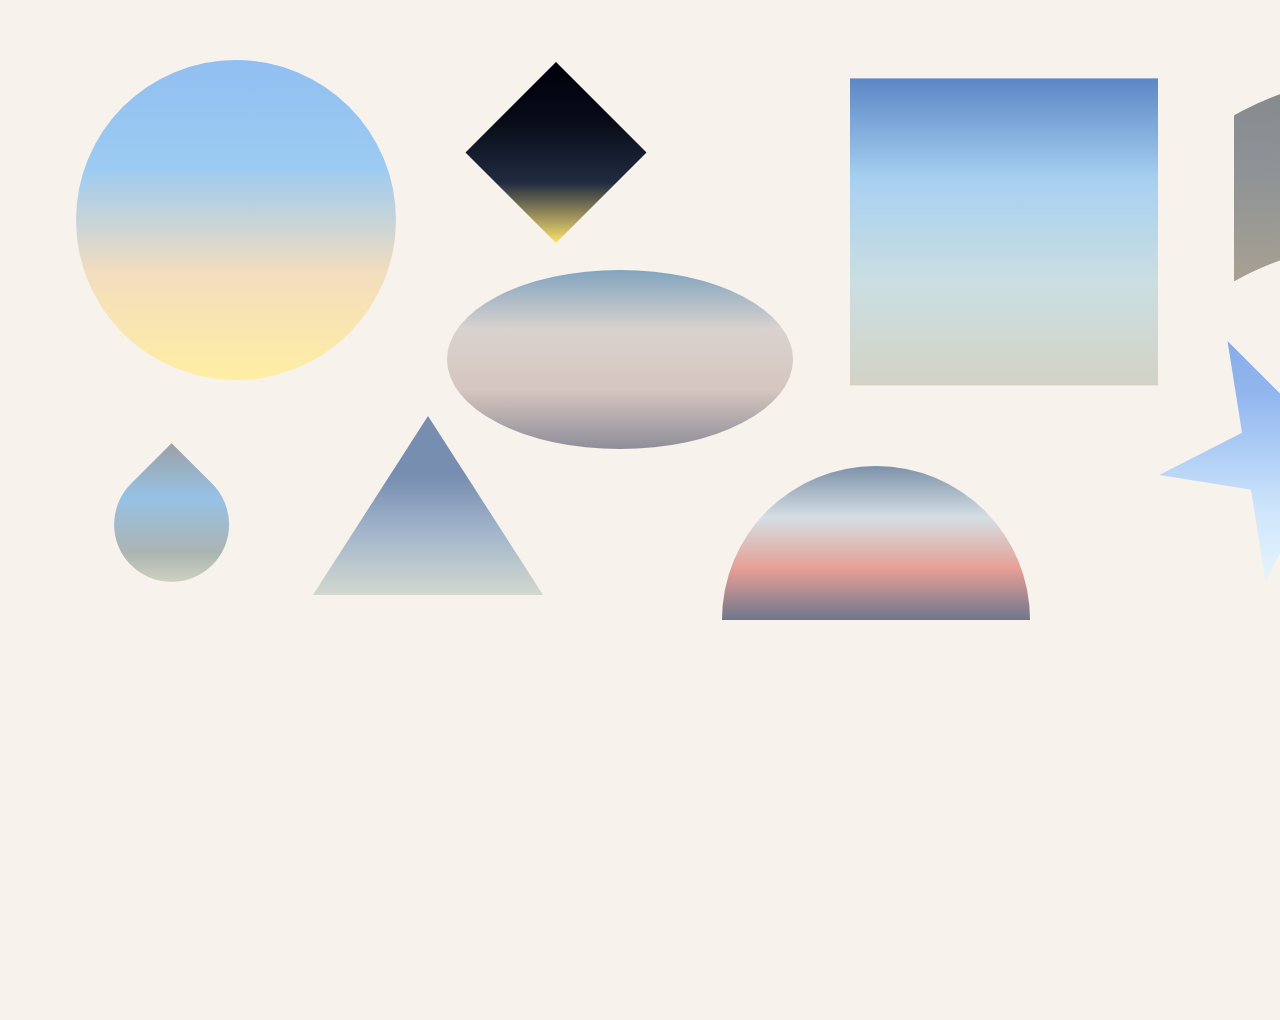
==== index.html @ 6eced27c "add description" ====
<html>
	<head>
		<title>SKY DIARIES</title>
		<meta name="viewport" content="width=device-width, initial-scale=1">
		<link href="reset.css" rel="stylesheet">
		<link href="style.css" rel="stylesheet">
	</head>
	<body>
		<div class="crazyshapes">
			<div class="happy">
				<div class="circle_container">
					<div class="circle_shape circle_top"></div>
					<div class="circle_shape circle_bottom"></div>
				</div>
				<h1>HAPPY</h1>
			</div>
			<div class="calm">
				<div class="oval_container">
					<div class="oval_shape oval_top"></div>
					<div class="oval_shape oval_bottom"></div>
				</div>
				<h1>CALM</h1>
			</div>
			<div class="hopeful">
				<div class="triangle_container">
					<div class="triangle_shape triangle_top"></div>
					<div class="triangle_shape triangle_bottom"></div>
				</div>
				<h1>HOPEFUL</h1>
			</div>
			<div class="grateful">
				<div class="rhombus_container">
					<div class="rhombus_shape rhombus_top"></div>
					<div class="rhombus_shape rhombus_bottom"></div>
				</div>
				<h1>GRATEFUL</h1>
			</div>
			<div class="sad">
				<div class="waterdrop_container">
					<div class="waterdrop_shape waterdrop_top"></div>
					<div class="waterdrop_shape waterdrop_bottom"></div>
				</div>
				<h1>SAD</h1>
			</div>
			<div class="tired">
				<div class="half-circle_container">
					<div class="half-circle_shape half-circle_top"></div>
					<div class="half-circle_shape half-circle_bottom"></div>
				</div>
				<h1>TIRED</h1>
			</div>
			<div class="neutral">
				<div class="square_container">
					<div class="square_shape square_top"></div>
					<div class="square_shape square_bottom"></div>
				</div>
				<h1>NEUTRAL</h1>
			</div>
			<div class="energetic">
				<div class="star_container">
					<div class="star_shape star_top"></div>
					<div class="star_shape star_bottom"></div>
				</div>
				<h1>ENERGETIC</h1>
			</div>
			<div class="overwhelming">
				<div class="curve_container">
					<div class="curve_shape curve_top"></div>
					<div class="curve_shape curve_bottom"></div>
				</div>
				<h1>OVERWHELMING</h1>
			</div>
			<div class="unmotivated">
				<div class="hexagon_container">
					<div class="hexagon_shape hexagon_top"></div>
					<div class="hexagon_shape hexagon_bottom"></div>
				</div>
				<h1>UNMOTIVATED</h1>
			</div>
			<script src="script.js"></script>
		</div>
		<p>
			I record my feelings when photographing the sky and categorize them. Each feeling represents a shape, like stickers pasted in a diary.
		</p>
	</body>
</html>
---- style.css ----
body{
	width: 90%;
	height: 100vh;
	margin: 60px;
	overflow-x: auto;
	overflow-y: hidden;
	background-color: #f8f2ec;
	display: flex;
}

h1{
	z-index: -1;
}

p{
	display: flex;
	flex-direction: wrap;
	width: 30vw;
	height: 10vh;
	transform: translateX(60vw) translateY(4vw);
	background: white;
}

.crazyshapes{
	width: 100%;
	transform: translateX(10vw);
}

/* circle */
/* circle */
/* circle */
.circle_container{
	position: relative;
	width: 25vw;
	height: 25vw;
}
.circle_shape{
	position: absolute;
	width: 100%;
	height: 100%;
	border-radius: 50%;
	transition: opacity 3s ease-in-out;
}
.circle_top{
	background: linear-gradient(to top, #FFEEA3, #F3DDBE, #9BCBF2, #90BFF1);
	opacity: 1;
}
.circle_bottom{
	background: linear-gradient(to top, #87CCFF, #4E8CE9, #3A72CA, #3770C7);
	opacity: 0;
}

.happy{
	display: flex;
	flex-direction: column;
	justify-content: center;
	align-items: center;
	transform: translateX(-30vw) translateY(0vw);
}

.happy h1{
	transform: translateY(-5vw);
}

/* oval */
/* oval */
/* oval */
.oval_container{
	position: relative;
	width: 27vw;
	height: 14vw;
}
.oval_shape{
	position: absolute;
	width: 100%;
	height: 100%;
	border-radius: 50%;
	transition: opacity 3s ease-in-out;
}
.oval_top{
	background: linear-gradient(to top, #8F8E99, #D5C6BF, #DAD2CF, #82A4BF);
	opacity: 1;
}
.oval_bottom{
	background: linear-gradient(to top, #D9C99C, #D3D4B1, #B5CEC9, #638AB6);
	opacity: 0;
}

.calm{
	display: flex;
	flex-direction: column;
	justify-content: center;
	align-items: center;
	gap: 1vw;
	transform: translateX(-0vw) translateY(-10vw);
	width: auto;
}

.calm h1{
	transform: translateY(-5vw);
}

/* triangle */
/* triangle */
/* triangle */
.triangle_container{
	position: relative;
	width: 18vw;
	height: 14vw;
}
.triangle_shape{
	position: absolute;
	width: 0;
	height: 0;
	background: none;
	clip-path: polygon(50% 0%, 0% 100%, 100% 100%);
	width: 100%;
	height: 100%;
	transition: opacity 3s ease;
}
.triangle_top{
	background: linear-gradient(to top, #D3D8CF, #A4B7CB, #778EB1, #778EB1);
	opacity: 1;
}
.triangle_bottom{
	background: linear-gradient(to top, #B2C4BC, #FFF6C9, #ABBFC7, #3F4B54);
	opacity: 0;
}

.hopeful{
	display: flex;
	flex-direction: column;
	justify-content: center;
	align-items: center;
	gap: 1vw;
	transform: translateX(-15vw) translateY(-15vw);
	width: auto;
}

.hopeful h1{
	transform: translateY(-5vw) ;
}


/* rhombus */
/* rhombus */
/* rhombus */
.rhombus_container{
	position: relative;
	width: 10vw;
	height: 10vw;
}
.rhombus_shape{
	position: absolute;
	width: 100%;
	height: 100%;
	transform: rotate(45deg); 
	transition: opacity 3s ease;
}
.rhombus_top{
	background: linear-gradient(-45deg, #FCE26D, #212B41, #070C18, #00000C);
	opacity: 1;
}
.rhombus_bottom{
	background: linear-gradient(-45deg, #DEA181, #E8D3B1, #AAB4BC, #AAB4BC);
	opacity: 0;
}

.grateful{
	display: flex;
	flex-direction: column;
	justify-content: center;
	align-items: center;
	transform: translateX(-5vw) translateY(-57vw);
	width: auto;
}

.grateful h1{
	transform: translateY(-4vw);
}

/* waterdrop */
/* waterdrop */
/* waterdrop */
.waterdrop_container{
	position: absolute;
	width: 9vw;
	height: 9vw;
}
.waterdrop_shape{
	position: absolute;
	width: 100%;
	height: 100%;
	border-radius:0% 100% 100% 100%;
	transform: rotate(45deg); 
	transition: opacity 3s ease-in-out;
}
.waterdrop_top{
	background: linear-gradient(-45deg, #E9E8C6, #ABB4B3, #96C2E5, #9BA0A5);
	opacity: 1;
}
.waterdrop_bottom{
	background: linear-gradient(-45deg, #E29D67, #CDC0AD, #8298AB, #355684);
	opacity: 0;
}

.sad{
	display: flex;
	flex-direction: column;
	justify-content: center;
	align-items: center;
	transform: translateX(-35vw) translateY(-35vw);
	width: auto;
}


/* half-circle */
/* half-circle */
/* half-circle */
.half-circle_container{
	position: absolute;
	width: 24vw;
	height: 12vw;
}
.half-circle_shape{
	position: absolute;
	width: 100%; 
	height: 100%; 
	border-top-left-radius: 12vw; 
	border-top-right-radius: 12vw; 
	overflow: hidden;
	transition: opacity 3s ease-in-out;
}
.half-circle_top{
	background: linear-gradient(to top, #70768C, #E69F96, #D4DFE4, #7D91A9);
	opacity: 1;
}
.half-circle_bottom{
	background: linear-gradient(to top, #839494, #C9CFC4, #8FA4AD, #A4A9A7);
	opacity: 0;
}

.tired{
	display: flex;
	flex-direction: column;
	justify-content: center;
	align-items: center;
	transform: translateX(20vw) translateY(-35vw);
	width: auto;
}


/* square */
/* square */
/* square */
.square_container{
	position: relative;
	width: 24vw;
	height: 24vw;
}
.square_shape{
	position: absolute;
	width: 100%; 
	height: 100%; 
	transition: opacity 3s ease-in-out;
}
.square_top{
	background: linear-gradient(to top, #D3D3C6, #CBDEE1, #A8D1F1, #5B87C6);
	opacity: 1;
}
.square_bottom{
	background: linear-gradient(to top, #CBD0C0, #C5D7D3, #B7D8E1, #6A9FDD);
	opacity: 0;
}

.neutral{
	display: flex;
	flex-direction: column;
	justify-content: center;
	align-items: center;
	transform: translateX(30vw) translateY(-72vw);
	width: auto;
}

.neutral h1{
	transform: translateY(-5vw);
}


/* star */
/* star */
/* star */
.star_container{
	position: relative;
	width: 24vw;
	height: 24vw;
	display: flex;
	justify-content: center;
	align-items: center;
}
.star_shape{
	position: absolute;
	width: 20vw;  
	aspect-ratio: 1;
	clip-path: polygon(50% 0,
	calc(50%*(1 + sin(.4turn))) calc(50%*(1 - cos(.4turn))),
	calc(50%*(1 - sin(.2turn))) calc(50%*(1 - cos(.2turn))),
	calc(50%*(1 + sin(.2turn))) calc(50%*(1 - cos(.2turn))),
	calc(50%*(1 - sin(.4turn))) calc(50%*(1 - cos(.4turn))) 
); 
	transform: rotate(45deg); 
	transition: opacity 3s ease-in-out;
}
.star_top{
	background: linear-gradient(-45deg, #F8FFFB, #D0E7FC, #92B7EF, #7B9DDC);
	opacity: 1;
}
.star_bottom{
	background: linear-gradient(-45deg, #939391, #D1A99A, #AFB1AE, #98A4AE);
	opacity: 0;
}

.energetic{
	display: flex;
	flex-direction: column;
	justify-content: center;
	align-items: center;
	transform: translateX(52vw) translateY(-80vw);
	width: auto;
}

.energetic h1{
	transform: translateY(-12vw);
}



/* curve */
/* curve */
/* curve */
.curve_container{
	width: auto;
	position: relative;
	display: flex;
	justify-content: center;
	align-items: center;
}
.curve_shape{
	position: absolute;
	--c: 85; /* control the curvature (a percentage value without unit bigger than 50%)*/
	width: 24vw;
	aspect-ratio: 3/2;
	background: #a7237b;
	mask: radial-gradient(calc(var(--c)*1%) 100% at 50% calc(100% + 100%*cos(asin(50/var(--c)))),#0000 calc(100% - 1px),#000);
	clip-path: ellipse(calc(var(--c)*1%) 100% at bottom);
	transition: opacity 3s ease-in-out;
}
.curve_top{
	background: linear-gradient(to top, #A9A093, #979895, #8B9095, #85898E);
	opacity: 1;
}
.curve_bottom{
	background: linear-gradient(to top, #646676, #1E2129, #050810, #000109);
	opacity: 0;
}

.overwhelming{
	display: flex;
	flex-direction: column;
	justify-content: center;
	align-items: center;
	gap: 1vw;
	transform: translateX(60vw) translateY(-115vw);
	width: auto;
}


/* Hexagon */
/* Hexagon */
/* Hexagon */
.hexagon_container{
	width: auto;
	position: relative;
	display: flex;
	justify-content: center;
	align-items: center;
}
.hexagon_shape{
	position: absolute;
	height: 25vw; /* adjust to control the size  */
	aspect-ratio: 1/cos(30deg);
	clip-path: polygon(50% -50%,100% 50%,50% 150%,0 50%);
	transition: opacity 3s ease-in-out;
}
.hexagon_top{
	background: linear-gradient(to top, #DBDAD3, #D9DAD2, #ECECE8, #F5F8F5);
	opacity: 1;
}
.hexagon_bottom{
	background: linear-gradient(to top, #A19580, #ACA991, #A8B4AD, #8C959B);
	opacity: 0;
}

.unmotivated{
	display: flex;
	flex-direction: column;
	justify-content: center;
	align-items: center;
	gap: 1vw;
	transform: translateX(85vw) translateY(-95vw);
	width: auto;
}
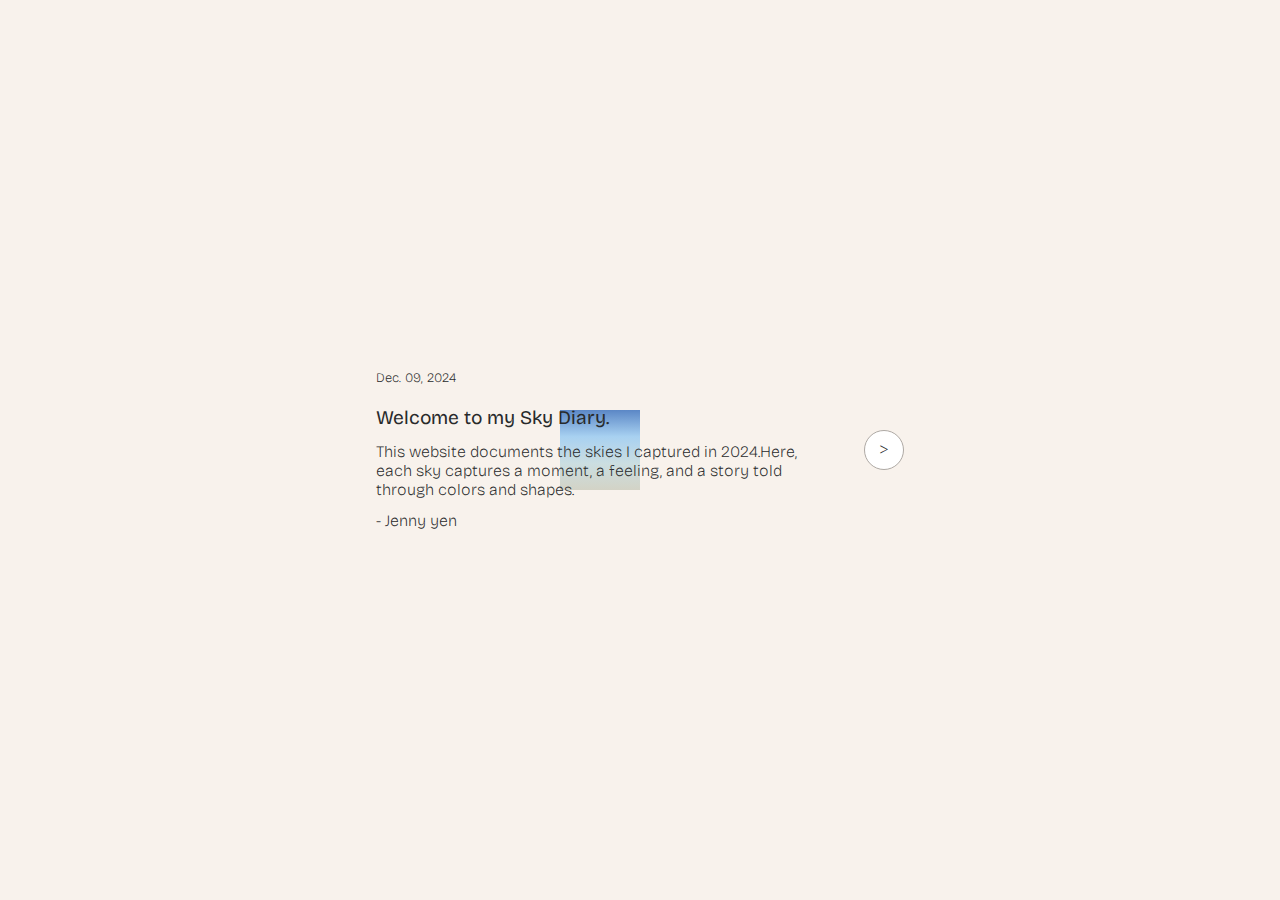
==== commit a714bd55: "add landing page" ====
--- a/index.html
+++ b/index.html
@@ -1,4 +1,3 @@
-
 <html>
 	<head>
 		<title>SKY DIARIES</title>
@@ -7,81 +6,26 @@
 		<link href="style.css" rel="stylesheet">
 	</head>
 	<body>
-		<div class="crazyshapes">
-			<div class="happy">
-				<div class="circle_container">
-					<div class="circle_shape circle_top"></div>
-					<div class="circle_shape circle_bottom"></div>
-				</div>
-				<h1>HAPPY</h1>
+			<section>
+				<time>
+					Dec. 09, 2024
+				</time>
+				<h1>
+					Welcome to my Sky Diary.
+				</h1>
+				<p>
+					This website documents the skies I captured in 2024.Here, each sky captures a moment, a feeling, and a story told through colors and shapes.
+				</p>
+				<p>
+					- Jenny yen
+				</p>
+			</section>
+			<div class="button">
+				<a href="mood/index.html"> ></a>
 			</div>
-			<div class="calm">
-				<div class="oval_container">
-					<div class="oval_shape oval_top"></div>
-					<div class="oval_shape oval_bottom"></div>
-				</div>
-				<h1>CALM</h1>
+			<div class="gradient_container">
+				<div class="gradient top"></div>
+				<div class="gradient bottom"></div>
 			</div>
-			<div class="hopeful">
-				<div class="triangle_container">
-					<div class="triangle_shape triangle_top"></div>
-					<div class="triangle_shape triangle_bottom"></div>
-				</div>
-				<h1>HOPEFUL</h1>
-			</div>
-			<div class="grateful">
-				<div class="rhombus_container">
-					<div class="rhombus_shape rhombus_top"></div>
-					<div class="rhombus_shape rhombus_bottom"></div>
-				</div>
-				<h1>GRATEFUL</h1>
-			</div>
-			<div class="sad">
-				<div class="waterdrop_container">
-					<div class="waterdrop_shape waterdrop_top"></div>
-					<div class="waterdrop_shape waterdrop_bottom"></div>
-				</div>
-				<h1>SAD</h1>
-			</div>
-			<div class="tired">
-				<div class="half-circle_container">
-					<div class="half-circle_shape half-circle_top"></div>
-					<div class="half-circle_shape half-circle_bottom"></div>
-				</div>
-				<h1>TIRED</h1>
-			</div>
-			<div class="neutral">
-				<div class="square_container">
-					<div class="square_shape square_top"></div>
-					<div class="square_shape square_bottom"></div>
-				</div>
-				<h1>NEUTRAL</h1>
-			</div>
-			<div class="energetic">
-				<div class="star_container">
-					<div class="star_shape star_top"></div>
-					<div class="star_shape star_bottom"></div>
-				</div>
-				<h1>ENERGETIC</h1>
-			</div>
-			<div class="overwhelming">
-				<div class="curve_container">
-					<div class="curve_shape curve_top"></div>
-					<div class="curve_shape curve_bottom"></div>
-				</div>
-				<h1>OVERWHELMING</h1>
-			</div>
-			<div class="unmotivated">
-				<div class="hexagon_container">
-					<div class="hexagon_shape hexagon_top"></div>
-					<div class="hexagon_shape hexagon_bottom"></div>
-				</div>
-				<h1>UNMOTIVATED</h1>
-			</div>
-			<script src="script.js"></script>
-		</div>
-		<p>
-			I record my feelings when photographing the sky and categorize them. Each feeling represents a shape, like stickers pasted in a diary.
-		</p>
 	</body>
-</html>
+</html>--- a/style.css
+++ b/style.css
@@ -1,412 +1,75 @@
+@import url('https://fonts.googleapis.com/css2?family=Bricolage+Grotesque:opsz,wght@12..96,200..800&family=Cormorant+Garamond:ital,wght@0,300;0,400;0,500;0,600;0,700;1,300;1,400;1,500;1,600;1,700&family=Courier+Prime:ital,wght@0,400;0,700;1,400;1,700&family=Merriweather+Sans:ital,wght@0,300..800;1,300..800&family=Merriweather:ital,wght@0,300;0,400;0,700;0,900;1,300;1,400;1,700;1,900&family=Montserrat:ital,wght@0,100..900;1,100..900&family=Mulish:ital,wght@0,200..1000;1,200..1000&family=Poppins:ital,wght@0,100;0,200;0,300;0,400;0,500;0,600;0,700;0,800;0,900;1,100;1,200;1,300;1,400;1,500;1,600;1,700;1,800;1,900&family=Roboto+Condensed&family=Roboto:ital,wght@0,100;0,300;0,400;0,500;0,700;0,900;1,100;1,300;1,400;1,500;1,700;1,900&display=swap" rel="stylesheet');
+
 body{
-	width: 90%;
-	height: 100vh;
-	margin: 60px;
-	overflow-x: auto;
-	overflow-y: hidden;
 	background-color: #f8f2ec;
+	color: #282A2B;
 	display: flex;
+	justify-content: center;
+	align-items: center;
+	gap: 40px;
 }
 
 h1{
-	z-index: -1;
+	font-family: "Bricolage Grotesque", sans-serif;
+	font-weight: 400;
+	margin-top: 20px;
+	font-size: larger;
 }
 
 p{
-	display: flex;
-	flex-direction: wrap;
-	width: 30vw;
-	height: 10vh;
-	transform: translateX(60vw) translateY(4vw);
-	background: white;
+	font-family: "Bricolage Grotesque", sans-serif;
+	font-weight: 200;
+	margin-top: 1vw;
 }
 
-.crazyshapes{
-	width: 100%;
-	transform: translateX(10vw);
+section{
+	width: 35vw;
 }
 
-/* circle */
-/* circle */
-/* circle */
-.circle_container{
-	position: relative;
-	width: 25vw;
-	height: 25vw;
-}
-.circle_shape{
-	position: absolute;
-	width: 100%;
-	height: 100%;
-	border-radius: 50%;
-	transition: opacity 3s ease-in-out;
-}
-.circle_top{
-	background: linear-gradient(to top, #FFEEA3, #F3DDBE, #9BCBF2, #90BFF1);
-	opacity: 1;
-}
-.circle_bottom{
-	background: linear-gradient(to top, #87CCFF, #4E8CE9, #3A72CA, #3770C7);
-	opacity: 0;
+time{
+	font-family: "Bricolage Grotesque", sans-serif;
+	font-weight: 100;
+	font-size: small;
 }
 
-.happy{
+.button{
+	background-color: white;
+	width: 40px;
+	height: 40px;
+	border-radius: 50%;
+	border: 1px solid 282A2B;
 	display: flex;
-	flex-direction: column;
+	align-items: center;
 	justify-content: center;
-	align-items: center;
-	transform: translateX(-30vw) translateY(0vw);
+	border: 1px solid #AEA9A4;
 }
 
-.happy h1{
-	transform: translateY(-5vw);
+.button:hover{
+	background-color: #282A2B;
 }
 
-/* oval */
-/* oval */
-/* oval */
-.oval_container{
-	position: relative;
-	width: 27vw;
-	height: 14vw;
-}
-.oval_shape{
-	position: absolute;
-	width: 100%;
-	height: 100%;
-	border-radius: 50%;
-	transition: opacity 3s ease-in-out;
-}
-.oval_top{
-	background: linear-gradient(to top, #8F8E99, #D5C6BF, #DAD2CF, #82A4BF);
-	opacity: 1;
-}
-.oval_bottom{
-	background: linear-gradient(to top, #D9C99C, #D3D4B1, #B5CEC9, #638AB6);
-	opacity: 0;
+body:has(.button:hover) a{
+	color: white;
 }
 
-.calm{
-	display: flex;
-	flex-direction: column;
-	justify-content: center;
-	align-items: center;
-	gap: 1vw;
-	transform: translateX(-0vw) translateY(-10vw);
-	width: auto;
+.gradient_container{
+	position: absolute;
+	transform: translateX(-20px) translateX(-20px) ;
+	width: 80px;
+	height: 80px;
+	z-index: -1;
 }
-
-.calm h1{
-	transform: translateY(-5vw);
-}
-
-/* triangle */
-/* triangle */
-/* triangle */
-.triangle_container{
-	position: relative;
-	width: 18vw;
-	height: 14vw;
-}
-.triangle_shape{
-	position: absolute;
-	width: 0;
-	height: 0;
-	background: none;
-	clip-path: polygon(50% 0%, 0% 100%, 100% 100%);
-	width: 100%;
-	height: 100%;
-	transition: opacity 3s ease;
-}
-.triangle_top{
-	background: linear-gradient(to top, #D3D8CF, #A4B7CB, #778EB1, #778EB1);
-	opacity: 1;
-}
-.triangle_bottom{
-	background: linear-gradient(to top, #B2C4BC, #FFF6C9, #ABBFC7, #3F4B54);
-	opacity: 0;
-}
-
-.hopeful{
-	display: flex;
-	flex-direction: column;
-	justify-content: center;
-	align-items: center;
-	gap: 1vw;
-	transform: translateX(-15vw) translateY(-15vw);
-	width: auto;
-}
-
-.hopeful h1{
-	transform: translateY(-5vw) ;
-}
-
-
-/* rhombus */
-/* rhombus */
-/* rhombus */
-.rhombus_container{
-	position: relative;
-	width: 10vw;
-	height: 10vw;
-}
-.rhombus_shape{
-	position: absolute;
-	width: 100%;
-	height: 100%;
-	transform: rotate(45deg); 
-	transition: opacity 3s ease;
-}
-.rhombus_top{
-	background: linear-gradient(-45deg, #FCE26D, #212B41, #070C18, #00000C);
-	opacity: 1;
-}
-.rhombus_bottom{
-	background: linear-gradient(-45deg, #DEA181, #E8D3B1, #AAB4BC, #AAB4BC);
-	opacity: 0;
-}
-
-.grateful{
-	display: flex;
-	flex-direction: column;
-	justify-content: center;
-	align-items: center;
-	transform: translateX(-5vw) translateY(-57vw);
-	width: auto;
-}
-
-.grateful h1{
-	transform: translateY(-4vw);
-}
-
-/* waterdrop */
-/* waterdrop */
-/* waterdrop */
-.waterdrop_container{
-	position: absolute;
-	width: 9vw;
-	height: 9vw;
-}
-.waterdrop_shape{
-	position: absolute;
-	width: 100%;
-	height: 100%;
-	border-radius:0% 100% 100% 100%;
-	transform: rotate(45deg); 
-	transition: opacity 3s ease-in-out;
-}
-.waterdrop_top{
-	background: linear-gradient(-45deg, #E9E8C6, #ABB4B3, #96C2E5, #9BA0A5);
-	opacity: 1;
-}
-.waterdrop_bottom{
-	background: linear-gradient(-45deg, #E29D67, #CDC0AD, #8298AB, #355684);
-	opacity: 0;
-}
-
-.sad{
-	display: flex;
-	flex-direction: column;
-	justify-content: center;
-	align-items: center;
-	transform: translateX(-35vw) translateY(-35vw);
-	width: auto;
-}
-
-
-/* half-circle */
-/* half-circle */
-/* half-circle */
-.half-circle_container{
-	position: absolute;
-	width: 24vw;
-	height: 12vw;
-}
-.half-circle_shape{
-	position: absolute;
-	width: 100%; 
-	height: 100%; 
-	border-top-left-radius: 12vw; 
-	border-top-right-radius: 12vw; 
-	overflow: hidden;
-	transition: opacity 3s ease-in-out;
-}
-.half-circle_top{
-	background: linear-gradient(to top, #70768C, #E69F96, #D4DFE4, #7D91A9);
-	opacity: 1;
-}
-.half-circle_bottom{
-	background: linear-gradient(to top, #839494, #C9CFC4, #8FA4AD, #A4A9A7);
-	opacity: 0;
-}
-
-.tired{
-	display: flex;
-	flex-direction: column;
-	justify-content: center;
-	align-items: center;
-	transform: translateX(20vw) translateY(-35vw);
-	width: auto;
-}
-
-
-/* square */
-/* square */
-/* square */
-.square_container{
-	position: relative;
-	width: 24vw;
-	height: 24vw;
-}
-.square_shape{
+.gradient{
 	position: absolute;
 	width: 100%; 
 	height: 100%; 
 	transition: opacity 3s ease-in-out;
 }
-.square_top{
+.top{
 	background: linear-gradient(to top, #D3D3C6, #CBDEE1, #A8D1F1, #5B87C6);
 	opacity: 1;
 }
-.square_bottom{
+.bottom{
 	background: linear-gradient(to top, #CBD0C0, #C5D7D3, #B7D8E1, #6A9FDD);
 	opacity: 0;
-}
-
-.neutral{
-	display: flex;
-	flex-direction: column;
-	justify-content: center;
-	align-items: center;
-	transform: translateX(30vw) translateY(-72vw);
-	width: auto;
-}
-
-.neutral h1{
-	transform: translateY(-5vw);
-}
-
-
-/* star */
-/* star */
-/* star */
-.star_container{
-	position: relative;
-	width: 24vw;
-	height: 24vw;
-	display: flex;
-	justify-content: center;
-	align-items: center;
-}
-.star_shape{
-	position: absolute;
-	width: 20vw;  
-	aspect-ratio: 1;
-	clip-path: polygon(50% 0,
-	calc(50%*(1 + sin(.4turn))) calc(50%*(1 - cos(.4turn))),
-	calc(50%*(1 - sin(.2turn))) calc(50%*(1 - cos(.2turn))),
-	calc(50%*(1 + sin(.2turn))) calc(50%*(1 - cos(.2turn))),
-	calc(50%*(1 - sin(.4turn))) calc(50%*(1 - cos(.4turn))) 
-); 
-	transform: rotate(45deg); 
-	transition: opacity 3s ease-in-out;
-}
-.star_top{
-	background: linear-gradient(-45deg, #F8FFFB, #D0E7FC, #92B7EF, #7B9DDC);
-	opacity: 1;
-}
-.star_bottom{
-	background: linear-gradient(-45deg, #939391, #D1A99A, #AFB1AE, #98A4AE);
-	opacity: 0;
-}
-
-.energetic{
-	display: flex;
-	flex-direction: column;
-	justify-content: center;
-	align-items: center;
-	transform: translateX(52vw) translateY(-80vw);
-	width: auto;
-}
-
-.energetic h1{
-	transform: translateY(-12vw);
-}
-
-
-
-/* curve */
-/* curve */
-/* curve */
-.curve_container{
-	width: auto;
-	position: relative;
-	display: flex;
-	justify-content: center;
-	align-items: center;
-}
-.curve_shape{
-	position: absolute;
-	--c: 85; /* control the curvature (a percentage value without unit bigger than 50%)*/
-	width: 24vw;
-	aspect-ratio: 3/2;
-	background: #a7237b;
-	mask: radial-gradient(calc(var(--c)*1%) 100% at 50% calc(100% + 100%*cos(asin(50/var(--c)))),#0000 calc(100% - 1px),#000);
-	clip-path: ellipse(calc(var(--c)*1%) 100% at bottom);
-	transition: opacity 3s ease-in-out;
-}
-.curve_top{
-	background: linear-gradient(to top, #A9A093, #979895, #8B9095, #85898E);
-	opacity: 1;
-}
-.curve_bottom{
-	background: linear-gradient(to top, #646676, #1E2129, #050810, #000109);
-	opacity: 0;
-}
-
-.overwhelming{
-	display: flex;
-	flex-direction: column;
-	justify-content: center;
-	align-items: center;
-	gap: 1vw;
-	transform: translateX(60vw) translateY(-115vw);
-	width: auto;
-}
-
-
-/* Hexagon */
-/* Hexagon */
-/* Hexagon */
-.hexagon_container{
-	width: auto;
-	position: relative;
-	display: flex;
-	justify-content: center;
-	align-items: center;
-}
-.hexagon_shape{
-	position: absolute;
-	height: 25vw; /* adjust to control the size  */
-	aspect-ratio: 1/cos(30deg);
-	clip-path: polygon(50% -50%,100% 50%,50% 150%,0 50%);
-	transition: opacity 3s ease-in-out;
-}
-.hexagon_top{
-	background: linear-gradient(to top, #DBDAD3, #D9DAD2, #ECECE8, #F5F8F5);
-	opacity: 1;
-}
-.hexagon_bottom{
-	background: linear-gradient(to top, #A19580, #ACA991, #A8B4AD, #8C959B);
-	opacity: 0;
-}
-
-.unmotivated{
-	display: flex;
-	flex-direction: column;
-	justify-content: center;
-	align-items: center;
-	gap: 1vw;
-	transform: translateX(85vw) translateY(-95vw);
-	width: auto;
-}
+}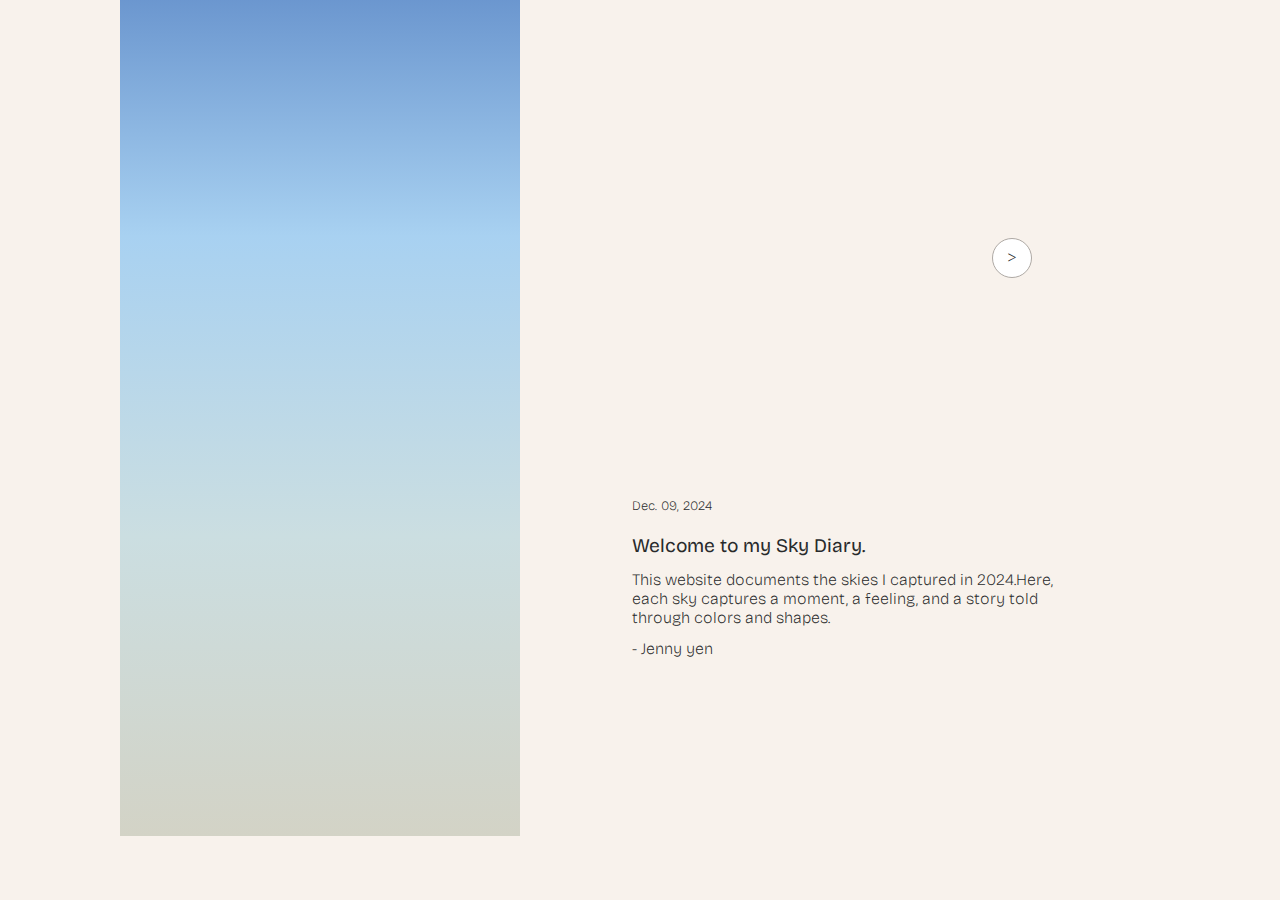
==== commit 57c16ca8: "edit" ====
--- a/index.html
+++ b/index.html
@@ -6,26 +6,27 @@
 		<link href="style.css" rel="stylesheet">
 	</head>
 	<body>
-			<section>
-				<time>
-					Dec. 09, 2024
-				</time>
-				<h1>
-					Welcome to my Sky Diary.
-				</h1>
-				<p>
-					This website documents the skies I captured in 2024.Here, each sky captures a moment, a feeling, and a story told through colors and shapes.
-				</p>
-				<p>
-					- Jenny yen
-				</p>
-			</section>
-			<div class="button">
-				<a href="mood/index.html"> ></a>
-			</div>
-			<div class="gradient_container">
-				<div class="gradient top"></div>
-				<div class="gradient bottom"></div>
-			</div>
+		<script src="script.js"></script>
+		<section>
+			<time>
+				Dec. 09, 2024
+			</time>
+			<h1>
+				Welcome to my Sky Diary.
+			</h1>
+			<p>
+				This website documents the skies I captured in 2024.Here, each sky captures a moment, a feeling, and a story told through colors and shapes.
+			</p>
+			<p>
+				- Jenny yen
+			</p>
+		</section>
+		<div class="button">
+			<a href="mood/index.html"> ></a>
+		</div>
+		<div class="gradient_container">
+			<div class="gradient top"></div>
+			<div class="gradient bottom"></div>
+		</div>
 	</body>
 </html>--- a/style.css
+++ b/style.css
@@ -24,6 +24,7 @@
 
 section{
 	width: 35vw;
+	transform: translateX(20vw) translateY(10vw) ;
 }
 
 time{
@@ -42,6 +43,7 @@
 	align-items: center;
 	justify-content: center;
 	border: 1px solid #AEA9A4;
+	transform: translateX(10vw) translateY(-15vw) ;
 }
 
 .button:hover{
@@ -54,9 +56,9 @@
 
 .gradient_container{
 	position: absolute;
-	transform: translateX(-20px) translateX(-20px) ;
-	width: 80px;
-	height: 80px;
+	transform: translateX(-25vw) translateY(-5vw) ;
+	width: 400px;
+	height: 100vh;
 	z-index: -1;
 }
 .gradient{
@@ -65,6 +67,7 @@
 	height: 100%; 
 	transition: opacity 3s ease-in-out;
 }
+
 .top{
 	background: linear-gradient(to top, #D3D3C6, #CBDEE1, #A8D1F1, #5B87C6);
 	opacity: 1;
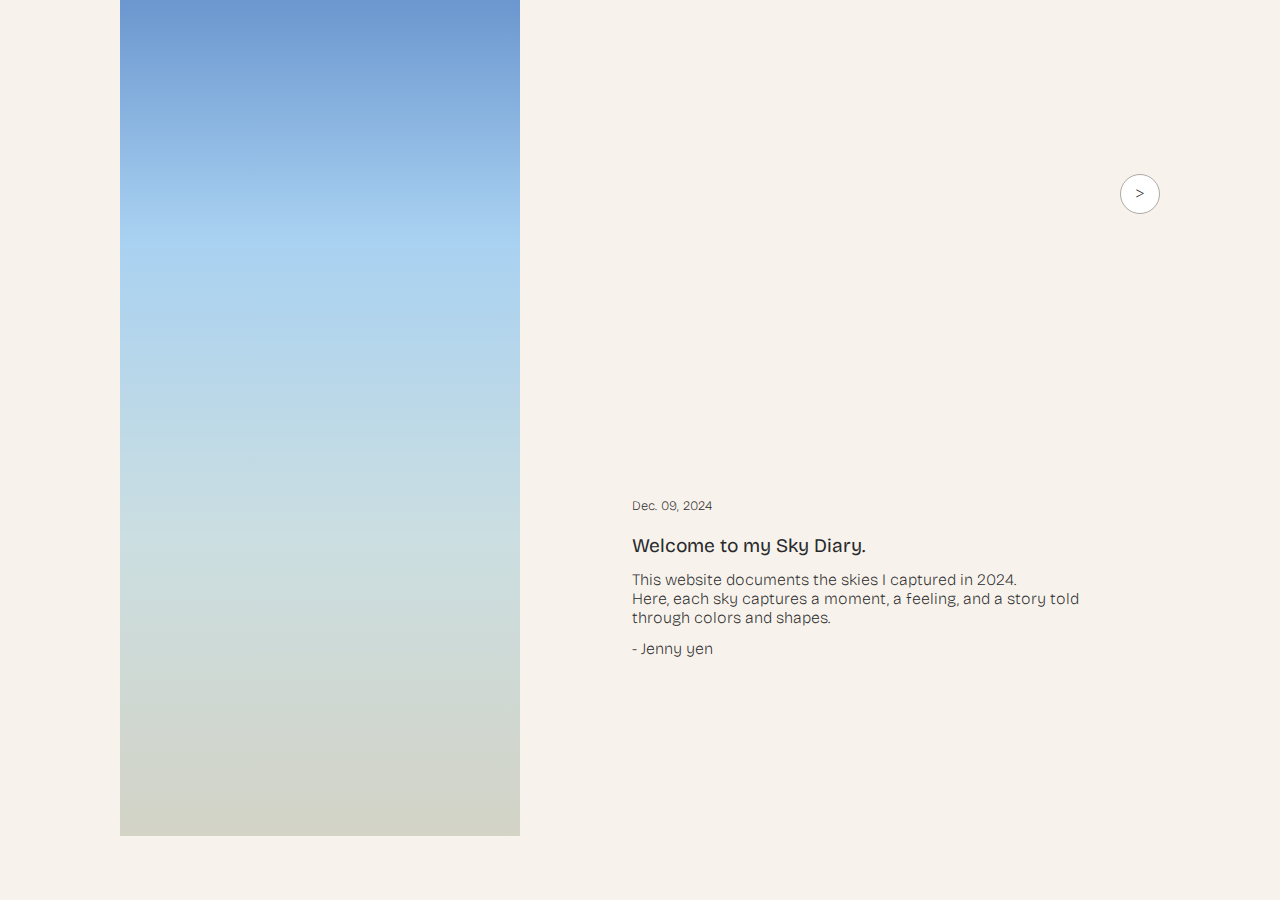
==== commit 39e5a2d7: "yayaya" ====
--- a/index.html
+++ b/index.html
@@ -15,14 +15,14 @@
 				Welcome to my Sky Diary.
 			</h1>
 			<p>
-				This website documents the skies I captured in 2024.Here, each sky captures a moment, a feeling, and a story told through colors and shapes.
+				This website documents the skies I captured in 2024.<br>Here, each sky captures a moment, a feeling, and a story told through colors and shapes.
 			</p>
 			<p>
 				- Jenny yen
 			</p>
 		</section>
 		<div class="button">
-			<a href="mood/index.html"> ></a>
+			<a href="introduction/index.html"> ></a>
 		</div>
 		<div class="gradient_container">
 			<div class="gradient top"></div>
--- a/style.css
+++ b/style.css
@@ -43,7 +43,7 @@
 	align-items: center;
 	justify-content: center;
 	border: 1px solid #AEA9A4;
-	transform: translateX(10vw) translateY(-15vw) ;
+	transform: translateX(20vw) translateY(-20vw) ;
 }
 
 .button:hover{
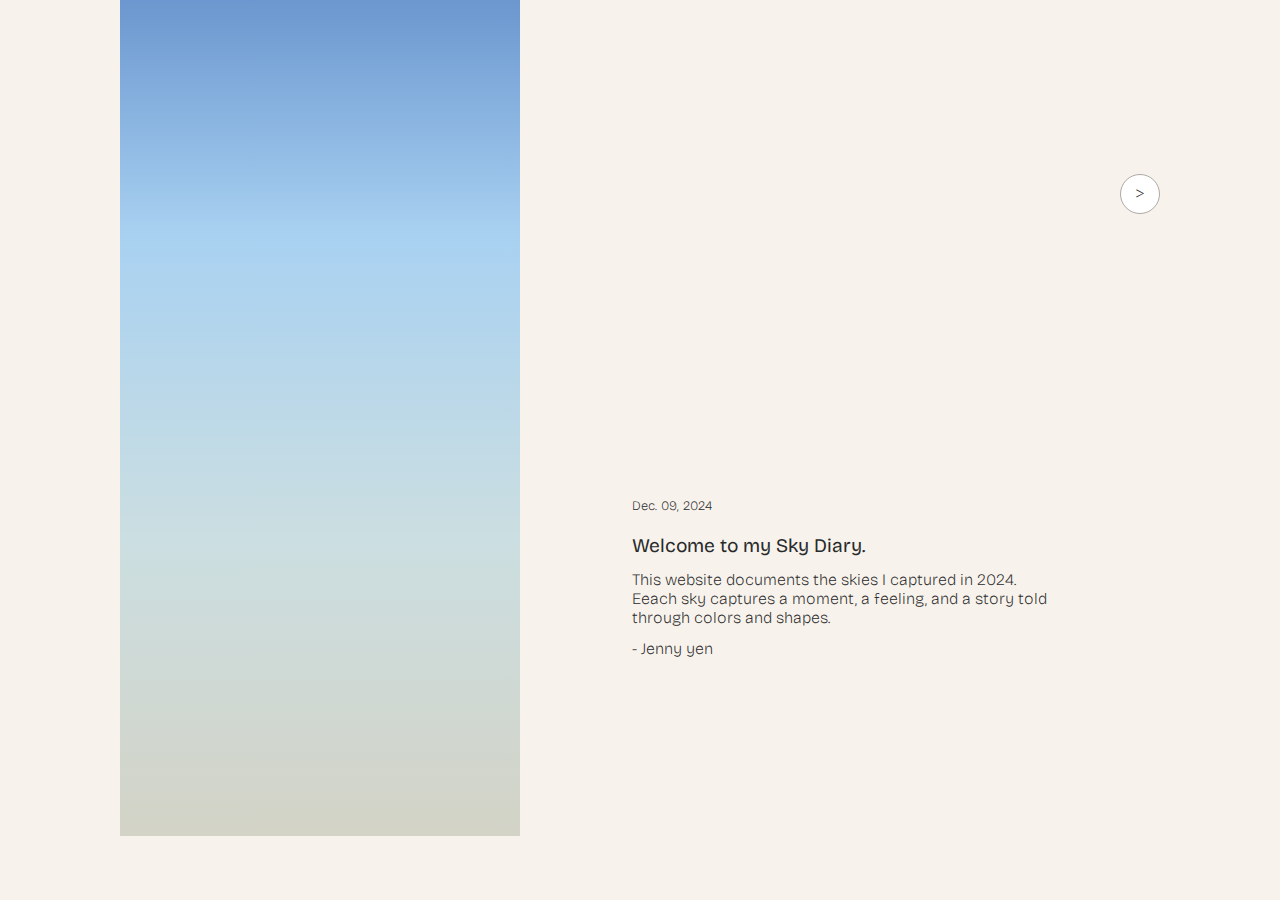
==== commit 04be8cbd: "gn~" ====
--- a/index.html
+++ b/index.html
@@ -15,7 +15,7 @@
 				Welcome to my Sky Diary.
 			</h1>
 			<p>
-				This website documents the skies I captured in 2024.<br>Here, each sky captures a moment, a feeling, and a story told through colors and shapes.
+				This website documents the skies I captured in 2024.<br>Eeach sky captures a moment, a feeling, and a story told through colors and shapes.
 			</p>
 			<p>
 				- Jenny yen
--- a/style.css
+++ b/style.css
@@ -20,6 +20,7 @@
 	font-family: "Bricolage Grotesque", sans-serif;
 	font-weight: 200;
 	margin-top: 1vw;
+	width: 35vw;
 }
 
 section{
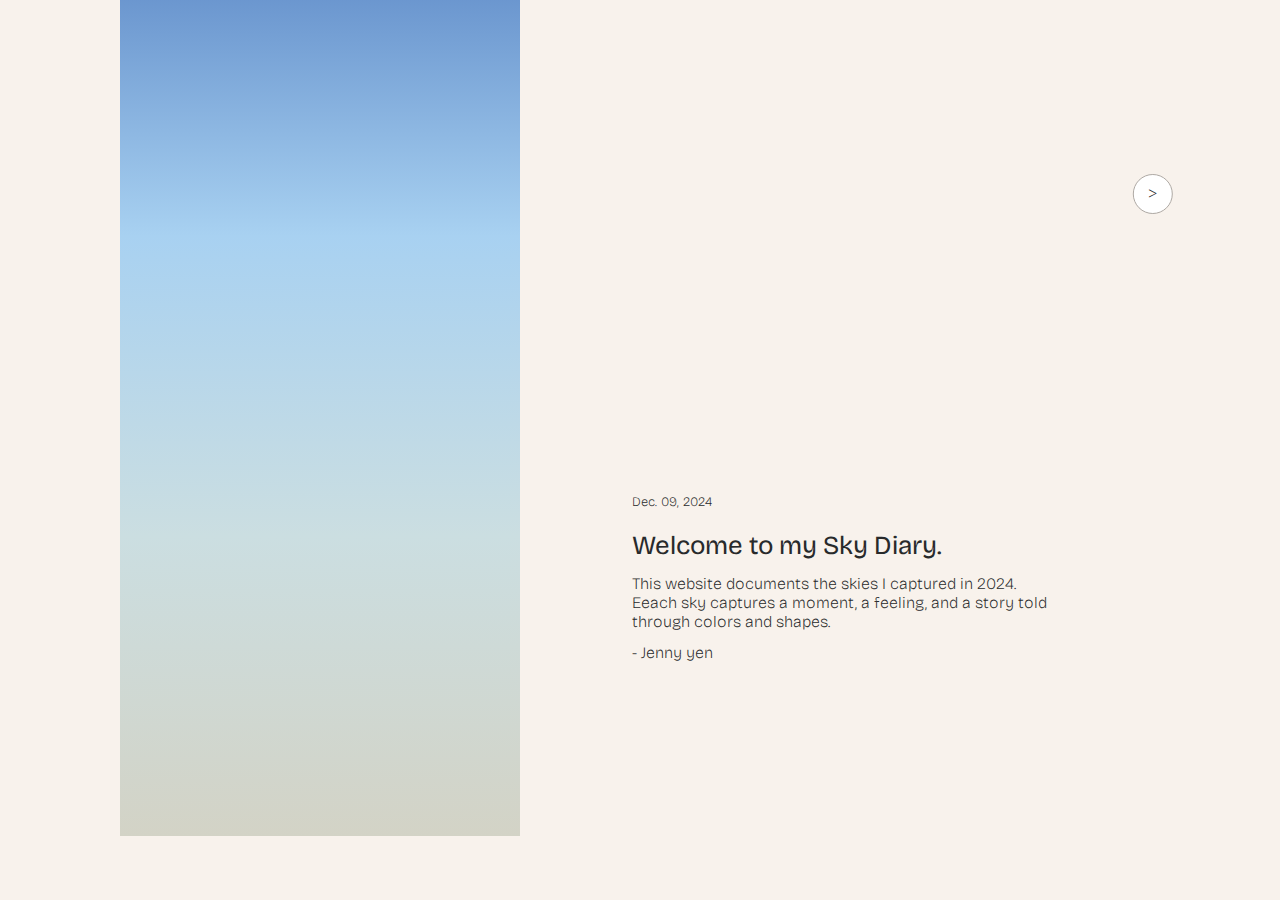
==== commit db382b38: "add icon" ====
--- a/index.html
+++ b/index.html
@@ -4,6 +4,7 @@
 		<meta name="viewport" content="width=device-width, initial-scale=1">
 		<link href="reset.css" rel="stylesheet">
 		<link href="style.css" rel="stylesheet">
+		<link rel="icon" href="icon.png" type="image/png">
 	</head>
 	<body>
 		<script src="script.js"></script>
--- a/style.css
+++ b/style.css
@@ -13,7 +13,7 @@
 	font-family: "Bricolage Grotesque", sans-serif;
 	font-weight: 400;
 	margin-top: 20px;
-	font-size: larger;
+	font-size: 26px;
 }
 
 p{
@@ -44,7 +44,7 @@
 	align-items: center;
 	justify-content: center;
 	border: 1px solid #AEA9A4;
-	transform: translateX(20vw) translateY(-20vw) ;
+	transform: translateX(21vw) translateY(-20vw) ;
 }
 
 .button:hover{
@@ -76,4 +76,4 @@
 .bottom{
 	background: linear-gradient(to top, #CBD0C0, #C5D7D3, #B7D8E1, #6A9FDD);
 	opacity: 0;
-}+}
